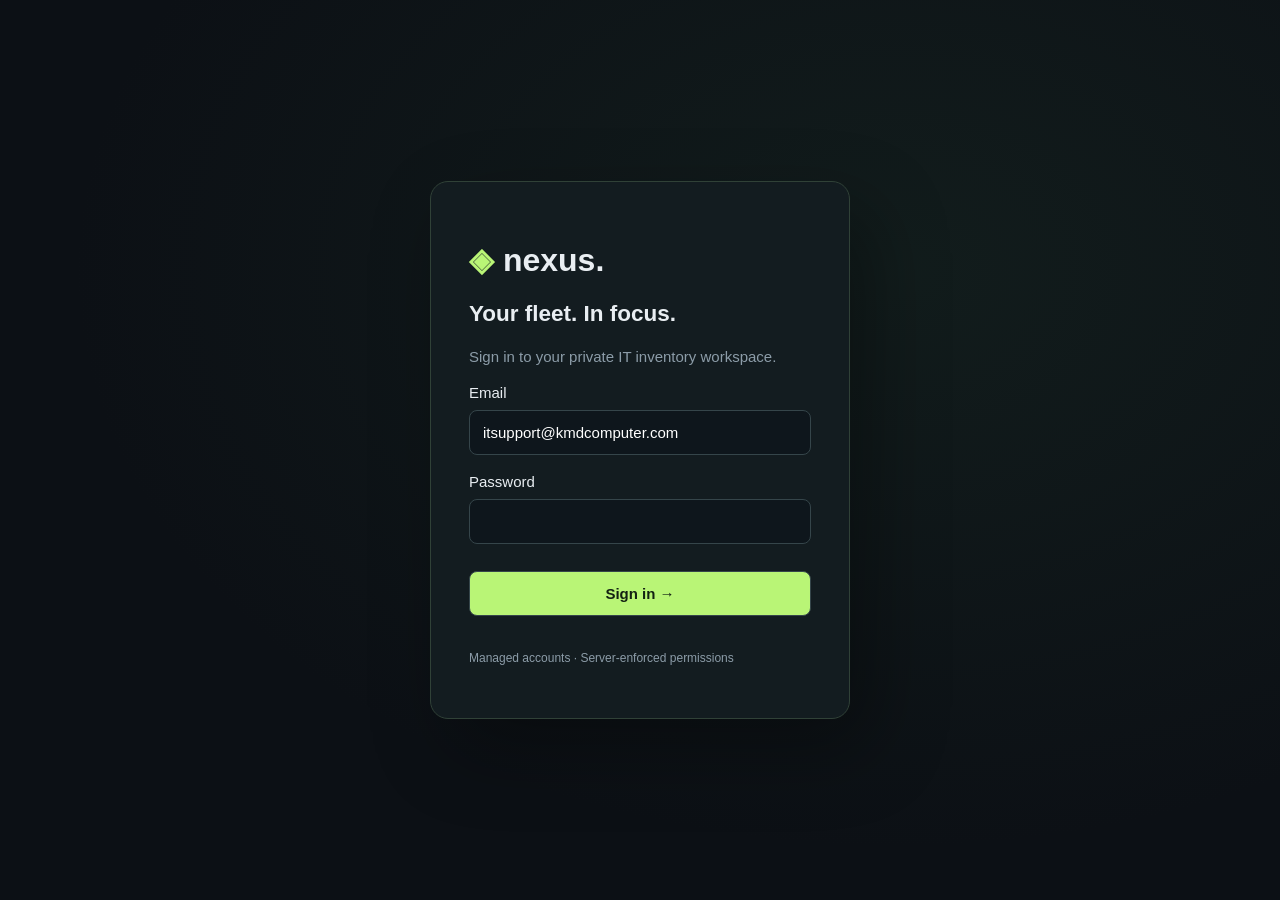
==== static/login.html @ 5dd0aed2 "Build Docker inventory service with admin permissions and Windows collectors" ====
<!doctype html><html lang="en"><meta charset="utf-8"><meta name="viewport" content="width=device-width,initial-scale=1"><title>Nexus • Sign in</title><style>*{box-sizing:border-box}body{margin:0;min-height:100vh;display:grid;place-items:center;background:radial-gradient(ellipse at 70% 30%,#223f3044,transparent 65%),#0c1015;color:#e9eef2;font:15px Segoe UI,sans-serif}.card{width:min(420px,90vw);padding:38px;border:1px solid #304137;background:#131c20;border-radius:18px;box-shadow:20px 30px 80px #0005}h1{font-size:32px}h1 span{color:#b9f576}p{color:#8c9ca8;line-height:1.6}input,button{width:100%;padding:13px;margin:9px 0 18px;border:1px solid #35454a;border-radius:8px;background:#0e161c;color:white;font:inherit}button{background:#b9f576;color:#132113;font-weight:600;cursor:pointer}.error{color:#ffacac}</style><div class="card"><h1><span>◈</span> nexus.</h1><h2>Your fleet. In focus.</h2><p>Sign in to your private IT inventory workspace.</p><form id="login"><label>Email<input name="email" type="email" autocomplete="username" value="itsupport@kmdcomputer.com" required></label><label>Password<input name="password" type="password" autocomplete="current-password" required></label><button>Sign in →</button></form><p id="error" class="error" role="alert"></p><p style="font-size:12px">Managed accounts · Server-enforced permissions</p></div><script>document.getElementById('login').onsubmit=async e=>{e.preventDefault();let b=e.target.querySelector('button');b.disabled=true;try{let r=await fetch('/api/login',{method:'POST',headers:{'Content-Type':'application/json'},body:JSON.stringify(Object.fromEntries(new FormData(e.target)))});let d=await r.json();if(!r.ok)throw Error(d.error);location.href='/'}catch(x){document.getElementById('error').textContent=x.message}finally{b.disabled=false}};</script></html>
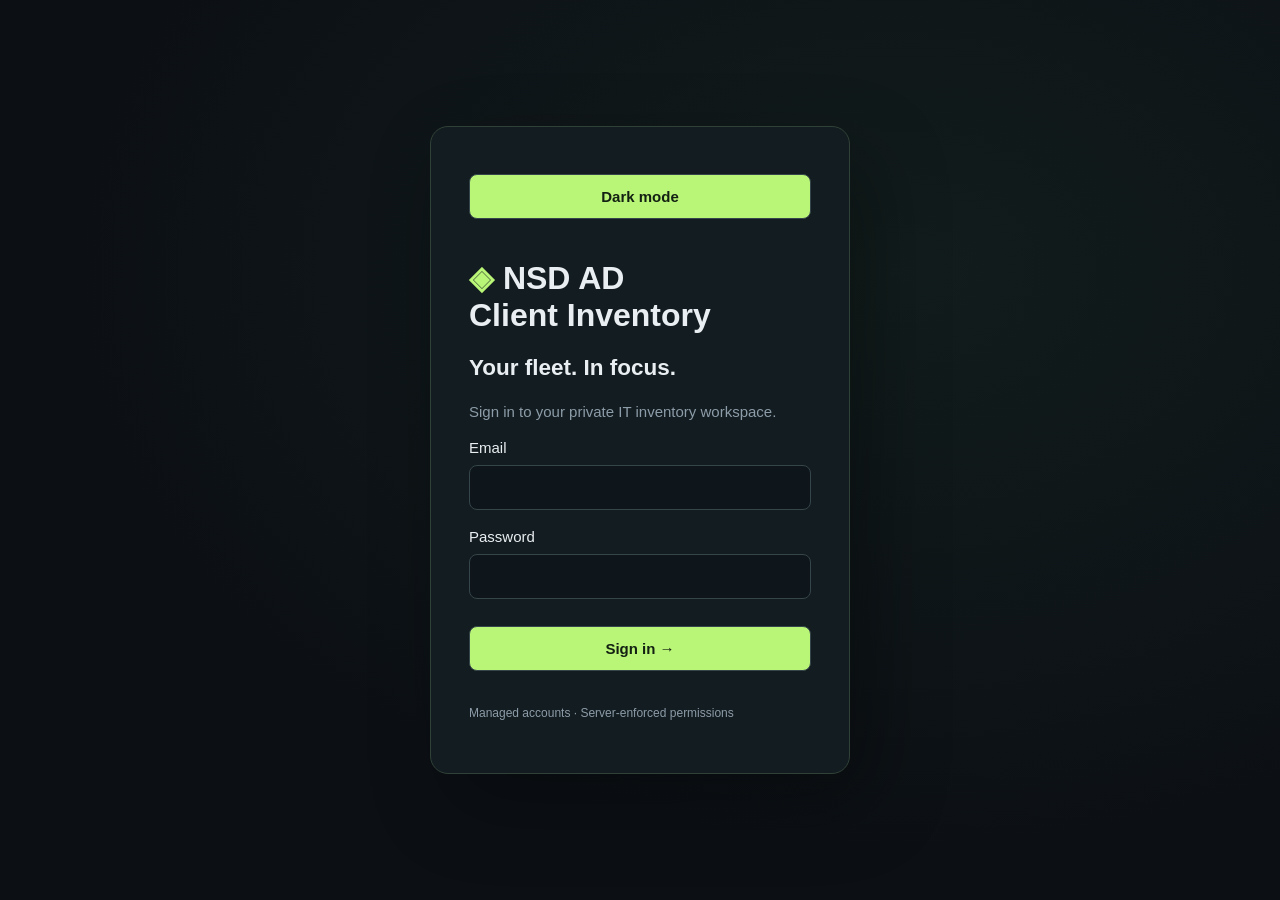
==== commit 67cd956e: "Brand NSD inventory, add light/dark modes and user OU filtering, allow six-character user passwords" ====
--- a/static/login.html
+++ b/static/login.html
@@ -1 +1 @@
-<!doctype html><html lang="en"><meta charset="utf-8"><meta name="viewport" content="width=device-width,initial-scale=1"><title>Nexus • Sign in</title><style>*{box-sizing:border-box}body{margin:0;min-height:100vh;display:grid;place-items:center;background:radial-gradient(ellipse at 70% 30%,#223f3044,transparent 65%),#0c1015;color:#e9eef2;font:15px Segoe UI,sans-serif}.card{width:min(420px,90vw);padding:38px;border:1px solid #304137;background:#131c20;border-radius:18px;box-shadow:20px 30px 80px #0005}h1{font-size:32px}h1 span{color:#b9f576}p{color:#8c9ca8;line-height:1.6}input,button{width:100%;padding:13px;margin:9px 0 18px;border:1px solid #35454a;border-radius:8px;background:#0e161c;color:white;font:inherit}button{background:#b9f576;color:#132113;font-weight:600;cursor:pointer}.error{color:#ffacac}</style><div class="card"><h1><span>◈</span> nexus.</h1><h2>Your fleet. In focus.</h2><p>Sign in to your private IT inventory workspace.</p><form id="login"><label>Email<input name="email" type="email" autocomplete="username" value="itsupport@kmdcomputer.com" required></label><label>Password<input name="password" type="password" autocomplete="current-password" required></label><button>Sign in →</button></form><p id="error" class="error" role="alert"></p><p style="font-size:12px">Managed accounts · Server-enforced permissions</p></div><script>document.getElementById('login').onsubmit=async e=>{e.preventDefault();let b=e.target.querySelector('button');b.disabled=true;try{let r=await fetch('/api/login',{method:'POST',headers:{'Content-Type':'application/json'},body:JSON.stringify(Object.fromEntries(new FormData(e.target)))});let d=await r.json();if(!r.ok)throw Error(d.error);location.href='/'}catch(x){document.getElementById('error').textContent=x.message}finally{b.disabled=false}};</script></html>
+<!doctype html><html lang="en"><meta charset="utf-8"><meta name="viewport" content="width=device-width,initial-scale=1"><title>NSD AD Client Inventory • Sign in</title><style>*{box-sizing:border-box}body{margin:0;min-height:100vh;display:grid;place-items:center;background:radial-gradient(ellipse at 70% 30%,#223f3044,transparent 65%),#0c1015;color:#e9eef2;font:15px Segoe UI,sans-serif}.card{width:min(420px,90vw);padding:38px;border:1px solid #304137;background:#131c20;border-radius:18px;box-shadow:20px 30px 80px #0005}h1{font-size:32px}h1 span{color:#b9f576}p{color:#8c9ca8;line-height:1.6}input,button{width:100%;padding:13px;margin:9px 0 18px;border:1px solid #35454a;border-radius:8px;background:#0e161c;color:white;font:inherit}button{background:#b9f576;color:#132113;font-weight:600;cursor:pointer}.error{color:#ffacac}</style><link rel="stylesheet" href="/theme.css"><script src="/theme.js"></script><div class="card"><button type="button" data-theme-toggle>Dark mode</button><h1><span>◈</span> NSD AD<br>Client Inventory</h1><h2>Your fleet. In focus.</h2><p>Sign in to your private IT inventory workspace.</p><form id="login"><label>Email<input name="email" type="email" autocomplete="username" required></label><label>Password<input name="password" type="password" autocomplete="current-password" required></label><button>Sign in →</button></form><p id="error" class="error" role="alert"></p><p style="font-size:12px">Managed accounts · Server-enforced permissions</p></div><script>document.getElementById('login').onsubmit=async e=>{e.preventDefault();let b=e.target.querySelector('button');b.disabled=true;try{let r=await fetch('/api/login',{method:'POST',headers:{'Content-Type':'application/json'},body:JSON.stringify(Object.fromEntries(new FormData(e.target)))});let d=await r.json();if(!r.ok)throw Error(d.error);location.href='/'}catch(x){document.getElementById('error').textContent=x.message}finally{b.disabled=false}};</script></html>
